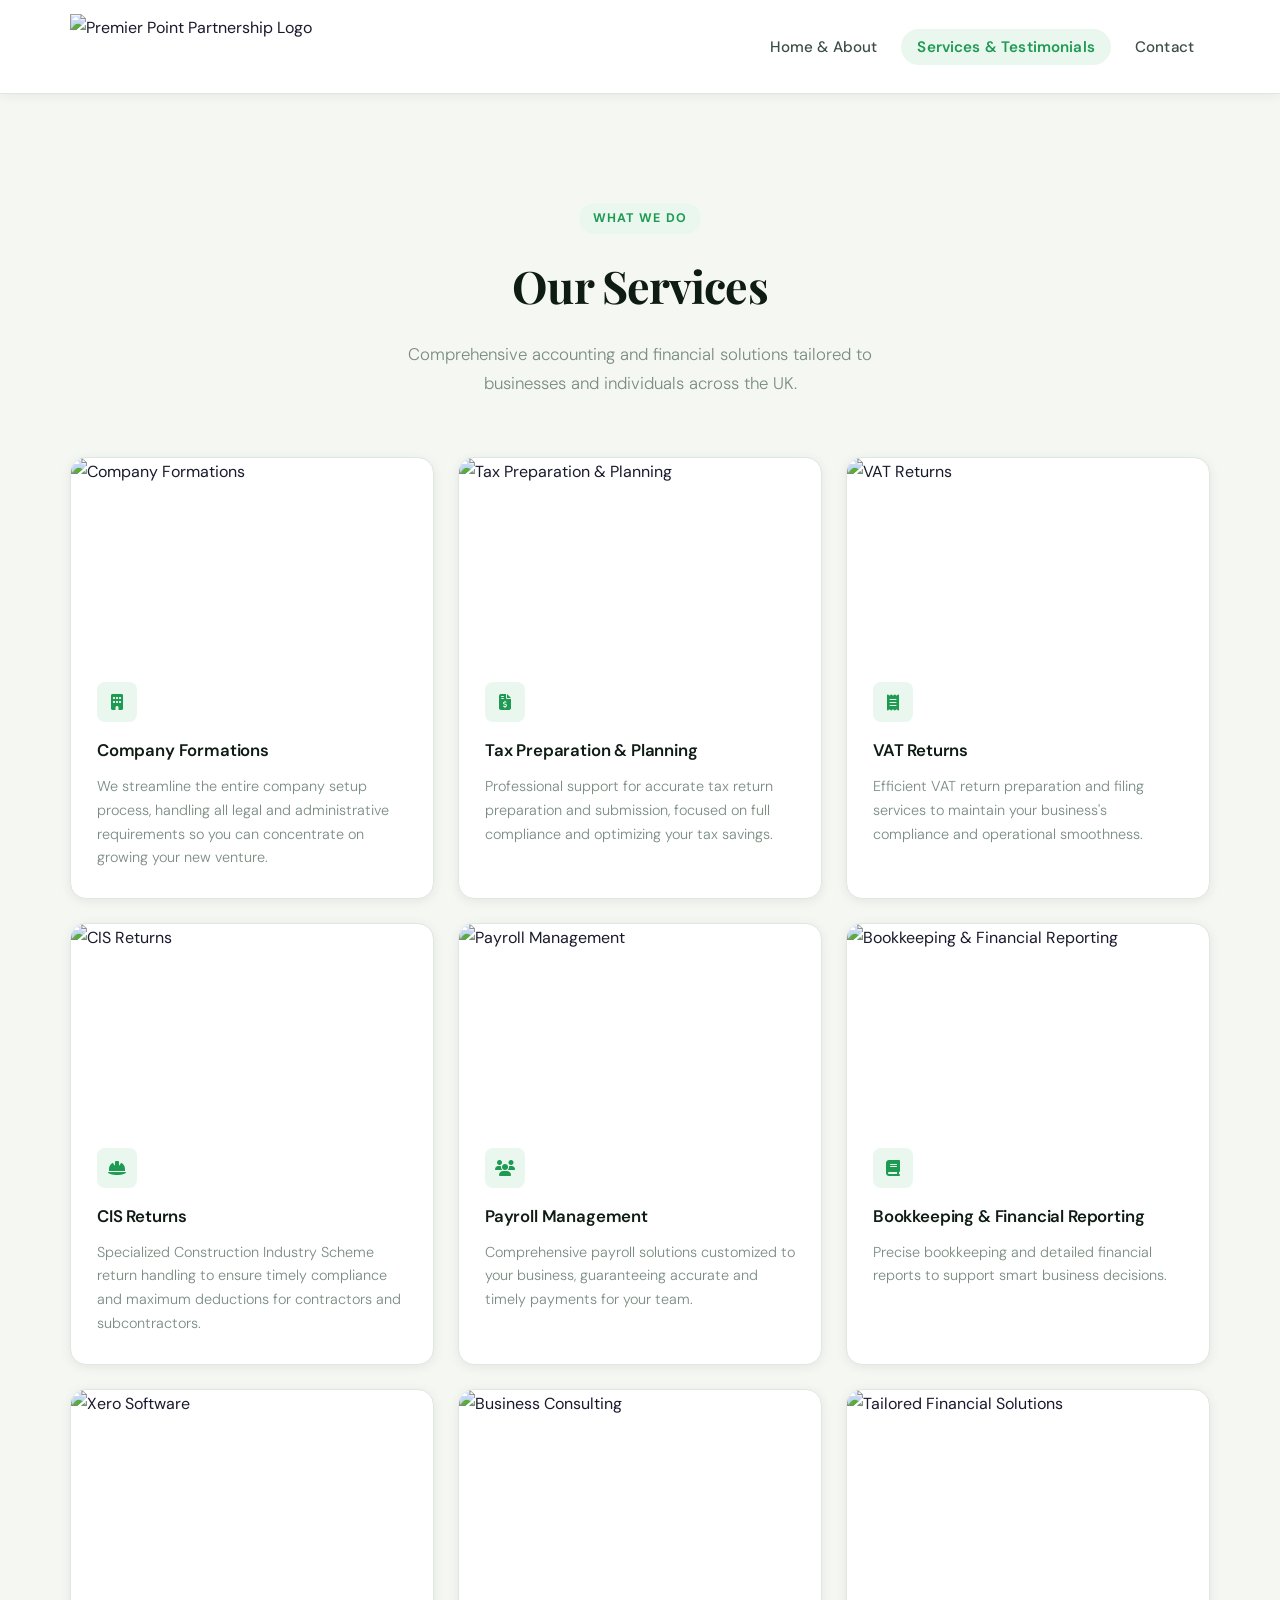
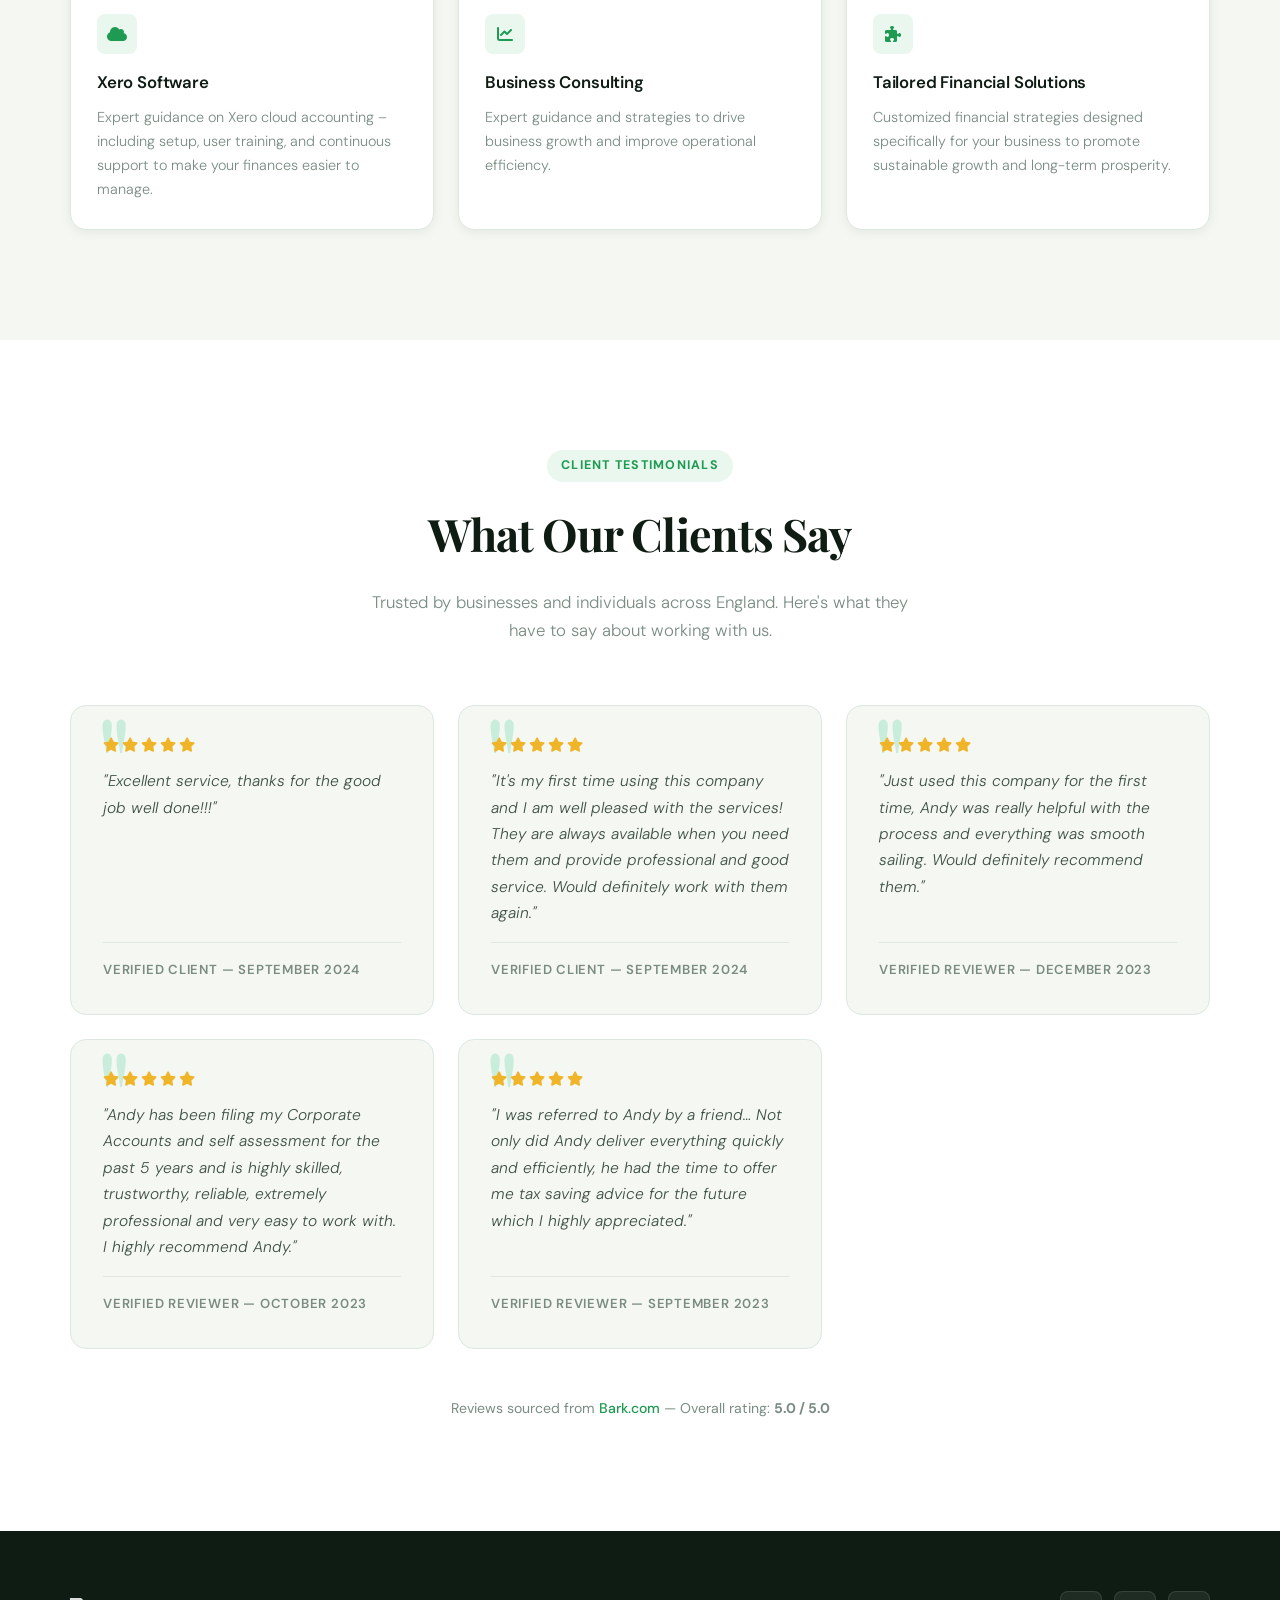
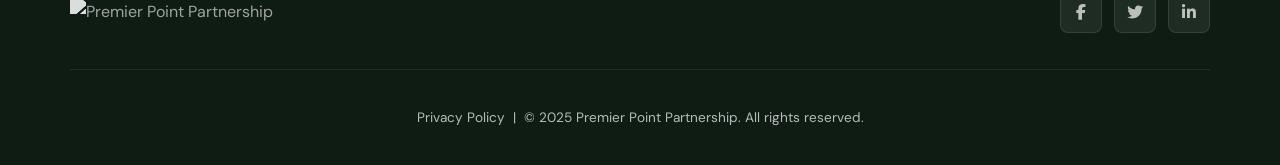
==== services.html @ 50f37e1e "Add files via upload" ====
<!DOCTYPE html>
<html lang="en">
<head>
    <meta charset="UTF-8">
    <meta name="viewport" content="width=device-width, initial-scale=1.0">
    <title>Services & Testimonials | Premier Point Partnership</title>
    <link rel="stylesheet" href="styles.css">
    <link rel="stylesheet" href="https://cdnjs.cloudflare.com/ajax/libs/font-awesome/6.4.0/css/all.min.css">
</head>
<body>

    <!-- Header -->
    <header>
        <div class="container">
            <nav>
                <div class="logo">
                    <a href="index.html"><img src="images/logo.png" alt="Premier Point Partnership Logo"></a>
                </div>
                <ul class="nav-links">
                    <li><a href="index.html">Home & About</a></li>
                    <li><a href="services.html" class="active">Services & Testimonials</a></li>
                    <li><a href="contact.html">Contact</a></li>
                </ul>
                <div class="mobile-menu" aria-label="Open menu" role="button">
                    <i class="fas fa-bars fa-lg"></i>
                </div>
            </nav>
        </div>
    </header>

    <!-- Mobile Nav -->
    <div class="nav-overlay"></div>
    <nav class="mobile-nav">
        <button class="mobile-nav-close" aria-label="Close menu"><i class="fas fa-times"></i></button>
        <a href="index.html">Home & About</a>
        <a href="services.html" class="active">Services & Testimonials</a>
        <a href="contact.html">Contact</a>
    </nav>

    <!-- Page Hero -->
    <div style="height: 93px;"></div>

    <!-- Services -->
    <section id="services" class="fade-section">
        <div class="container">
            <div style="text-align:center">
                <span class="section-tag">What We Do</span>
            </div>
            <h2 class="section-title">Our Services</h2>
            <p class="section-subtitle">Comprehensive accounting and financial solutions tailored to businesses and individuals across the UK.</p>
            <div class="services-grid">

                <div class="service-card fade-in">
                    <div class="service-card-img">
                        <img src="images/company.jpg" alt="Company Formations">
                    </div>
                    <div class="service-card-body">
                        <div class="service-card-icon"><i class="fas fa-building"></i></div>
                        <h3>Company Formations</h3>
                        <p>We streamline the entire company setup process, handling all legal and administrative requirements so you can concentrate on growing your new venture.</p>
                    </div>
                </div>

                <div class="service-card fade-in">
                    <div class="service-card-img">
                        <img src="images/Tax.jpg" alt="Tax Preparation & Planning">
                    </div>
                    <div class="service-card-body">
                        <div class="service-card-icon"><i class="fas fa-file-invoice-dollar"></i></div>
                        <h3>Tax Preparation & Planning</h3>
                        <p>Professional support for accurate tax return preparation and submission, focused on full compliance and optimizing your tax savings.</p>
                    </div>
                </div>

                <div class="service-card fade-in">
                    <div class="service-card-img">
                        <img src="images/VAT.jpg" alt="VAT Returns">
                    </div>
                    <div class="service-card-body">
                        <div class="service-card-icon"><i class="fas fa-receipt"></i></div>
                        <h3>VAT Returns</h3>
                        <p>Efficient VAT return preparation and filing services to maintain your business's compliance and operational smoothness.</p>
                    </div>
                </div>

                <div class="service-card fade-in">
                    <div class="service-card-img">
                        <img src="images/CIS.jpg" alt="CIS Returns">
                    </div>
                    <div class="service-card-body">
                        <div class="service-card-icon"><i class="fas fa-hard-hat"></i></div>
                        <h3>CIS Returns</h3>
                        <p>Specialized Construction Industry Scheme return handling to ensure timely compliance and maximum deductions for contractors and subcontractors.</p>
                    </div>
                </div>

                <div class="service-card fade-in">
                    <div class="service-card-img">
                        <img src="https://img.freepik.com/free-photo/top-view-payroll-concept-with-cash_23-2149103974.jpg" alt="Payroll Management">
                    </div>
                    <div class="service-card-body">
                        <div class="service-card-icon"><i class="fas fa-users"></i></div>
                        <h3>Payroll Management</h3>
                        <p>Comprehensive payroll solutions customized to your business, guaranteeing accurate and timely payments for your team.</p>
                    </div>
                </div>

                <div class="service-card fade-in">
                    <div class="service-card-img">
                        <img src="https://media.istockphoto.com/id/1026400680/photo/financial-spreadsheet-report.jpg?s=612x612&w=0&k=20&c=-MizrLOlNcijxkTMn-3RaE50gT9yO8fN-iezzt06Ppk=" alt="Bookkeeping & Financial Reporting">
                    </div>
                    <div class="service-card-body">
                        <div class="service-card-icon"><i class="fas fa-book"></i></div>
                        <h3>Bookkeeping & Financial Reporting</h3>
                        <p>Precise bookkeeping and detailed financial reports to support smart business decisions.</p>
                    </div>
                </div>

                <div class="service-card fade-in">
                    <div class="service-card-img">
                        <img src="images/Xero.jpg" alt="Xero Software">
                    </div>
                    <div class="service-card-body">
                        <div class="service-card-icon"><i class="fas fa-cloud"></i></div>
                        <h3>Xero Software</h3>
                        <p>Expert guidance on Xero cloud accounting – including setup, user training, and continuous support to make your finances easier to manage.</p>
                    </div>
                </div>

                <div class="service-card fade-in">
                    <div class="service-card-img">
                        <img src="https://media.istockphoto.com/id/1947499362/photo/happy-group-of-business-people-discussing-strategy-during-team-meeting-at-the-office-desk.jpg?s=612x612&w=0&k=20&c=UXPrlQx09d8EP4_kTdAa-vC2LxD_ppY1tiG7eTPGVbE=" alt="Business Consulting">
                    </div>
                    <div class="service-card-body">
                        <div class="service-card-icon"><i class="fas fa-chart-line"></i></div>
                        <h3>Business Consulting</h3>
                        <p>Expert guidance and strategies to drive business growth and improve operational efficiency.</p>
                    </div>
                </div>

                <div class="service-card fade-in">
                    <div class="service-card-img">
                        <img src="https://media.istockphoto.com/id/1345734471/photo/financial-consultant-advising-client-on-investment-options.jpg?s=612x612&w=0&k=20&c=example" alt="Tailored Financial Solutions">
                    </div>
                    <div class="service-card-body">
                        <div class="service-card-icon"><i class="fas fa-puzzle-piece"></i></div>
                        <h3>Tailored Financial Solutions</h3>
                        <p>Customized financial strategies designed specifically for your business to promote sustainable growth and long-term prosperity.</p>
                    </div>
                </div>

            </div>
        </div>
    </section>

    <!-- Testimonials -->
    <section id="testimonials" class="fade-section">
        <div class="container">
            <div style="text-align:center">
                <span class="section-tag">Client Testimonials</span>
            </div>
            <h2 class="section-title">What Our Clients Say</h2>
            <p class="section-subtitle">Trusted by businesses and individuals across England. Here's what they have to say about working with us.</p>
            <div class="testimonials-grid">

                <div class="testimonial fade-in">
                    <div class="stars">
                        <i class="fas fa-star"></i><i class="fas fa-star"></i><i class="fas fa-star"></i><i class="fas fa-star"></i><i class="fas fa-star"></i>
                    </div>
                    <p>"Excellent service, thanks for the good job well done!!!"</p>
                    <div class="testimonial-author">Verified Client &mdash; September 2024</div>
                </div>

                <div class="testimonial fade-in">
                    <div class="stars">
                        <i class="fas fa-star"></i><i class="fas fa-star"></i><i class="fas fa-star"></i><i class="fas fa-star"></i><i class="fas fa-star"></i>
                    </div>
                    <p>"It's my first time using this company and I am well pleased with the services! They are always available when you need them and provide professional and good service. Would definitely work with them again."</p>
                    <div class="testimonial-author">Verified Client &mdash; September 2024</div>
                </div>

                <div class="testimonial fade-in">
                    <div class="stars">
                        <i class="fas fa-star"></i><i class="fas fa-star"></i><i class="fas fa-star"></i><i class="fas fa-star"></i><i class="fas fa-star"></i>
                    </div>
                    <p>"Just used this company for the first time, Andy was really helpful with the process and everything was smooth sailing. Would definitely recommend them."</p>
                    <div class="testimonial-author">Verified Reviewer &mdash; December 2023</div>
                </div>

                <div class="testimonial fade-in">
                    <div class="stars">
                        <i class="fas fa-star"></i><i class="fas fa-star"></i><i class="fas fa-star"></i><i class="fas fa-star"></i><i class="fas fa-star"></i>
                    </div>
                    <p>"Andy has been filing my Corporate Accounts and self assessment for the past 5 years and is highly skilled, trustworthy, reliable, extremely professional and very easy to work with. I highly recommend Andy."</p>
                    <div class="testimonial-author">Verified Reviewer &mdash; October 2023</div>
                </div>

                <div class="testimonial fade-in">
                    <div class="stars">
                        <i class="fas fa-star"></i><i class="fas fa-star"></i><i class="fas fa-star"></i><i class="fas fa-star"></i><i class="fas fa-star"></i>
                    </div>
                    <p>"I was referred to Andy by a friend… Not only did Andy deliver everything quickly and efficiently, he had the time to offer me tax saving advice for the future which I highly appreciated."</p>
                    <div class="testimonial-author">Verified Reviewer &mdash; September 2023</div>
                </div>

            </div>
            <p class="reviews-source">
                Reviews sourced from <a href="https://www.bark.com/en/gb/company/the-accounting-lab-limited/lV27v/" target="_blank" rel="noopener">Bark.com</a> &mdash; Overall rating: <strong>5.0 / 5.0</strong>
            </p>
        </div>
    </section>

    <!-- Footer -->
    <footer>
        <div class="container">
            <div class="footer-inner">
                <div class="footer-logo">
                    <a href="index.html"><img src="images/logo.png" alt="Premier Point Partnership"></a>
                </div>
                <div class="social-links">
                    <a href="#" aria-label="Facebook"><i class="fab fa-facebook-f"></i></a>
                    <a href="#" aria-label="Twitter / X"><i class="fab fa-twitter"></i></a>
                    <a href="#" aria-label="LinkedIn"><i class="fab fa-linkedin-in"></i></a>
                </div>
            </div>
            <div class="footer-bottom">
                <p><a href="#">Privacy Policy</a> &nbsp;|&nbsp; &copy; 2025 Premier Point Partnership. All rights reserved.</p>
            </div>
        </div>
    </footer>

    <script src="script.js"></script>
</body>
</html>
---- styles.css ----
/* =========================================
   PREMIER POINT PARTNERSHIP — Refined CSS
   ========================================= */

@import url('https://fonts.googleapis.com/css2?family=Playfair+Display:wght@400;600;700&family=DM+Sans:wght@300;400;500;600&display=swap');

/* Reset and Basics */
*, *::before, *::after { margin: 0; padding: 0; box-sizing: border-box; }

body {
  font-family: 'DM Sans', sans-serif;
  line-height: 1.7;
  color: #1a1a2e;
  background: #f5f7f2;
  overflow-x: hidden;
}

a { text-decoration: none; color: inherit; }
ul { list-style: none; }
.container { max-width: 1200px; margin: 0 auto; padding: 0 30px; }

/* =========================================
   DESIGN TOKENS
   ========================================= */
:root {
  --green-vivid:   #2dba68;
  --green-dark:    #1e9a52;
  --green-deep:    #145c33;
  --green-tint:    #eaf7ef;
  --green-mid:     #c8edda;
  --ink:           #0f1c14;
  --ink-soft:      #3d4f44;
  --muted:         #7a8c82;
  --border:        #dce8e0;
  --surface:       #ffffff;
  --bg:            #f5f7f2;
  --gold:          #f0b429;
  --shadow-sm:     0 2px 12px rgba(0,0,0,0.07);
  --shadow-md:     0 8px 30px rgba(0,0,0,0.1);
  --shadow-lg:     0 20px 60px rgba(0,0,0,0.13);
  --shadow-green:  0 10px 40px rgba(45,186,104,0.25);
  --radius-sm:     8px;
  --radius-md:     16px;
  --radius-lg:     28px;
  --radius-pill:   999px;
  --transition:    0.35s cubic-bezier(0.4, 0, 0.2, 1);
}

/* =========================================
   SCROLLBAR
   ========================================= */
::-webkit-scrollbar { width: 6px; }
::-webkit-scrollbar-track { background: var(--bg); }
::-webkit-scrollbar-thumb { background: var(--green-vivid); border-radius: 3px; }

/* =========================================
   HEADER & NAV
   ========================================= */
header {
  background: rgba(255,255,255,0.95);
  backdrop-filter: blur(12px);
  -webkit-backdrop-filter: blur(12px);
  box-shadow: 0 1px 0 var(--border), var(--shadow-sm);
  position: fixed;
  top: 0;
  width: 100%;
  z-index: 1000;
  transition: box-shadow var(--transition);
}

header.scrolled {
  box-shadow: 0 1px 0 var(--border), 0 4px 24px rgba(0,0,0,0.1);
}

nav {
  display: flex;
  align-items: center;
  padding: 14px 0;
  gap: 40px;
}

.logo { flex-shrink: 0; }
.logo img {
  height: 65px;
  width: auto;
  transition: transform var(--transition), filter var(--transition);
  display: block;
}
.logo img:hover {
  transform: scale(1.05);
  filter: drop-shadow(0 0 12px rgba(45,186,104,0.5));
}

.nav-links {
  display: flex;
  align-items: center;
  gap: 8px;
  margin-left: auto;
}

.nav-links a {
  font-weight: 500;
  font-size: 0.95rem;
  letter-spacing: 0.01em;
  color: var(--ink-soft);
  padding: 8px 16px;
  border-radius: var(--radius-pill);
  transition: color var(--transition), background var(--transition);
  position: relative;
}

.nav-links a:hover {
  color: var(--green-dark);
  background: var(--green-tint);
}

.nav-links a.active {
  color: var(--green-dark);
  background: var(--green-tint);
  font-weight: 600;
}

.mobile-menu {
  display: none;
  cursor: pointer;
  margin-left: auto;
  padding: 8px;
  color: var(--ink);
  border-radius: var(--radius-sm);
  transition: background var(--transition);
}
.mobile-menu:hover { background: var(--green-tint); }

/* Mobile Nav Overlay */
.nav-overlay {
  display: none;
  position: fixed;
  inset: 0;
  background: rgba(15,28,20,0.5);
  z-index: 998;
  opacity: 0;
  transition: opacity 0.3s;
}
.nav-overlay.open { opacity: 1; }

.mobile-nav {
  display: none;
  position: fixed;
  top: 0;
  right: -300px;
  width: 280px;
  height: 100%;
  background: var(--surface);
  z-index: 999;
  padding: 100px 30px 40px;
  box-shadow: -10px 0 40px rgba(0,0,0,0.15);
  transition: right 0.35s cubic-bezier(0.4,0,0.2,1);
  flex-direction: column;
  gap: 8px;
}
.mobile-nav.open { right: 0; }
.mobile-nav a {
  display: block;
  font-size: 1.1rem;
  font-weight: 500;
  color: var(--ink);
  padding: 14px 18px;
  border-radius: var(--radius-md);
  transition: background var(--transition), color var(--transition);
}
.mobile-nav a:hover, .mobile-nav a.active {
  background: var(--green-tint);
  color: var(--green-dark);
}
.mobile-nav-close {
  position: absolute;
  top: 20px;
  right: 20px;
  background: none;
  border: none;
  font-size: 1.5rem;
  cursor: pointer;
  color: var(--ink-soft);
  padding: 8px;
  border-radius: var(--radius-sm);
  transition: background var(--transition);
}
.mobile-nav-close:hover { background: var(--green-tint); }

/* =========================================
   HERO
   ========================================= */
.hero {
  position: relative;
  min-height: 100vh;
  display: flex;
  align-items: center;
  overflow: hidden;
  background: linear-gradient(145deg, var(--green-deep) 0%, var(--green-dark) 40%, var(--green-vivid) 100%);
  padding-top: 93px;
}

/* Noise texture overlay */
.hero::before {
  content: '';
  position: absolute;
  inset: 0;
  background-image: url("data:image/svg+xml,%3Csvg viewBox='0 0 256 256' xmlns='http://www.w3.org/2000/svg'%3E%3Cfilter id='noise'%3E%3CfeTurbulence type='fractalNoise' baseFrequency='0.9' numOctaves='4' stitchTiles='stitch'/%3E%3C/filter%3E%3Crect width='100%25' height='100%25' filter='url(%23noise)' opacity='0.04'/%3E%3C/svg%3E");
  z-index: 1;
  opacity: 0.4;
}

/* Decorative circles */
.hero::after {
  content: '';
  position: absolute;
  width: 700px;
  height: 700px;
  border-radius: 50%;
  background: rgba(255,255,255,0.04);
  border: 1px solid rgba(255,255,255,0.08);
  right: -200px;
  top: -150px;
  z-index: 1;
}

.hero-bg-circle {
  position: absolute;
  border-radius: 50%;
  z-index: 1;
}
.hero-bg-circle-1 {
  width: 400px; height: 400px;
  background: rgba(255,255,255,0.04);
  border: 1px solid rgba(255,255,255,0.07);
  bottom: -100px; left: -100px;
}
.hero-bg-circle-2 {
  width: 200px; height: 200px;
  background: rgba(255,255,255,0.06);
  top: 15%; right: 12%;
}

/* Logo watermark */
.hero-logo-watermark {
  position: absolute;
  right: -60px;
  top: 50%;
  transform: translateY(-50%);
  width: 55%;
  max-width: 600px;
  opacity: 0.07;
  z-index: 1;
  pointer-events: none;
}

.hero-content {
  position: relative;
  z-index: 2;
  max-width: 720px;
  padding: 60px 0;
}

.hero-eyebrow {
  display: inline-flex;
  align-items: center;
  gap: 8px;
  background: rgba(255,255,255,0.12);
  border: 1px solid rgba(255,255,255,0.2);
  color: rgba(255,255,255,0.9);
  font-size: 0.82rem;
  font-weight: 600;
  letter-spacing: 0.1em;
  text-transform: uppercase;
  padding: 6px 14px;
  border-radius: var(--radius-pill);
  margin-bottom: 28px;
  backdrop-filter: blur(4px);
}
.hero-eyebrow::before {
  content: '';
  width: 6px; height: 6px;
  background: var(--gold);
  border-radius: 50%;
  flex-shrink: 0;
}

.hero-content h1 {
  font-family: 'Playfair Display', Georgia, serif;
  font-size: clamp(2.6rem, 5.5vw, 4.2rem);
  font-weight: 700;
  line-height: 1.15;
  color: white;
  margin-bottom: 24px;
  letter-spacing: -0.02em;
}

.hero-content h1 em {
  font-style: italic;
  color: rgba(255,255,255,0.75);
}

.hero-content p {
  font-size: clamp(1rem, 2vw, 1.2rem);
  color: rgba(255,255,255,0.8);
  margin-bottom: 44px;
  max-width: 540px;
  font-weight: 300;
  line-height: 1.8;
}

.hero-cta-group {
  display: flex;
  gap: 16px;
  flex-wrap: wrap;
}

.btn {
  display: inline-flex;
  align-items: center;
  gap: 8px;
  padding: 16px 32px;
  border-radius: var(--radius-pill);
  font-size: 0.95rem;
  font-weight: 600;
  transition: all var(--transition);
  cursor: pointer;
  border: none;
  font-family: 'DM Sans', sans-serif;
}

.btn-primary {
  background: white;
  color: var(--green-dark);
  box-shadow: 0 4px 20px rgba(0,0,0,0.2);
}
.btn-primary:hover {
  background: var(--green-tint);
  transform: translateY(-3px);
  box-shadow: 0 10px 30px rgba(0,0,0,0.2);
}

.btn-outline {
  background: transparent;
  color: white;
  border: 1.5px solid rgba(255,255,255,0.4);
}
.btn-outline:hover {
  background: rgba(255,255,255,0.1);
  border-color: rgba(255,255,255,0.7);
  transform: translateY(-3px);
}

/* Keep .btn for backward compat */
a.btn:not(.btn-primary):not(.btn-outline) {
  background: white;
  color: var(--green-dark);
  box-shadow: 0 4px 20px rgba(0,0,0,0.2);
}
a.btn:not(.btn-primary):not(.btn-outline):hover {
  background: var(--green-tint);
  transform: translateY(-3px);
  box-shadow: 0 10px 30px rgba(0,0,0,0.2);
}

.hero-stats {
  display: flex;
  gap: 40px;
  margin-top: 60px;
  padding-top: 40px;
  border-top: 1px solid rgba(255,255,255,0.15);
  flex-wrap: wrap;
}
.hero-stat-value {
  font-family: 'Playfair Display', serif;
  font-size: 2.2rem;
  font-weight: 700;
  color: white;
  line-height: 1;
  margin-bottom: 4px;
}
.hero-stat-label {
  font-size: 0.82rem;
  color: rgba(255,255,255,0.6);
  font-weight: 500;
  text-transform: uppercase;
  letter-spacing: 0.08em;
}

/* =========================================
   SECTIONS
   ========================================= */
section { padding: 110px 0; }

.section-title {
  font-family: 'Playfair Display', serif;
  font-size: clamp(2rem, 4vw, 2.8rem);
  font-weight: 700;
  color: var(--ink);
  text-align: center;
  margin-bottom: 16px;
  letter-spacing: -0.02em;
}

.section-subtitle {
  text-align: center;
  color: var(--muted);
  font-size: 1.05rem;
  max-width: 540px;
  margin: 0 auto 60px;
  font-weight: 300;
  line-height: 1.7;
}

.section-tag {
  display: inline-block;
  background: var(--green-tint);
  color: var(--green-dark);
  font-size: 0.78rem;
  font-weight: 700;
  letter-spacing: 0.1em;
  text-transform: uppercase;
  padding: 5px 14px;
  border-radius: var(--radius-pill);
  margin-bottom: 14px;
}

/* =========================================
   ABOUT
   ========================================= */
#about { background: var(--surface); }

.about-grid {
  display: grid;
  grid-template-columns: 1fr 380px;
  gap: 80px;
  align-items: center;
}

.about-text h3 {
  font-family: 'Playfair Display', serif;
  font-size: 2rem;
  font-weight: 700;
  color: var(--ink);
  margin-bottom: 28px;
  line-height: 1.3;
  letter-spacing: -0.02em;
}

.highlight-name { color: var(--green-vivid); }

.about-text p {
  font-size: 1.05rem;
  margin-bottom: 20px;
  color: var(--ink-soft);
  opacity: 0;
  transform: translateY(20px);
  transition: opacity 0.7s ease-out, transform 0.7s ease-out;
  font-weight: 300;
}
.about-text p.visible { opacity: 1; transform: translateY(0); }
.stagger-1 { transition-delay: 0.15s; }
.stagger-2 { transition-delay: 0.3s; }
.stagger-3 { transition-delay: 0.45s; }

.about-values {
  display: flex;
  gap: 12px;
  flex-wrap: wrap;
  margin-top: 30px;
  opacity: 0;
  transform: translateY(20px);
  transition: opacity 0.7s ease-out 0.6s, transform 0.7s ease-out 0.6s;
}
.about-values.visible { opacity: 1; transform: translateY(0); }

.value-pill {
  display: inline-flex;
  align-items: center;
  gap: 6px;
  background: var(--green-tint);
  color: var(--green-deep);
  font-size: 0.82rem;
  font-weight: 600;
  padding: 7px 14px;
  border-radius: var(--radius-pill);
  border: 1px solid var(--green-mid);
}
.value-pill i { font-size: 0.75rem; color: var(--green-vivid); }

.about-image-right {
  position: relative;
}

.about-image-right::before {
  content: '';
  position: absolute;
  inset: -16px;
  border: 2px solid var(--green-mid);
  border-radius: 50%;
  z-index: 0;
  transition: transform var(--transition), border-color var(--transition);
}
.about-image-right:hover::before {
  transform: scale(1.04) rotate(5deg);
  border-color: var(--green-vivid);
}

.about-image-right::after {
  content: '';
  position: absolute;
  inset: -32px;
  border: 1px solid var(--border);
  border-radius: 50%;
  z-index: 0;
}

.about-image-right img {
  width: 100%;
  border-radius: 50%;
  aspect-ratio: 1;
  object-fit: cover;
  box-shadow: var(--shadow-green);
  transition: transform var(--transition), box-shadow var(--transition);
  position: relative;
  z-index: 1;
  display: block;
}
.about-image-right img:hover {
  transform: scale(1.04) translateY(-8px);
  box-shadow: 0 30px 70px rgba(45,186,104,0.35);
}

/* =========================================
   SERVICES
   ========================================= */
#services { background: var(--bg); }

.services-grid {
  display: grid;
  grid-template-columns: repeat(auto-fill, minmax(290px, 1fr));
  gap: 24px;
}

.service-card {
  background: var(--surface);
  border-radius: var(--radius-md);
  overflow: hidden;
  box-shadow: var(--shadow-sm);
  border: 1px solid var(--border);
  transition: transform var(--transition), box-shadow var(--transition), border-color var(--transition);
  display: flex;
  flex-direction: column;
}

.service-card:hover {
  transform: translateY(-8px);
  box-shadow: var(--shadow-lg);
  border-color: var(--green-mid);
}

.service-card-img {
  overflow: hidden;
  height: 200px;
  flex-shrink: 0;
}
.service-card img {
  width: 100%;
  height: 100%;
  object-fit: cover;
  transition: transform 0.6s cubic-bezier(0.4,0,0.2,1);
  display: block;
}
.service-card:hover img { transform: scale(1.07); }

.service-card-body {
  padding: 24px 26px 28px;
  flex: 1;
  display: flex;
  flex-direction: column;
}

.service-card-icon {
  width: 40px;
  height: 40px;
  background: var(--green-tint);
  border-radius: var(--radius-sm);
  display: flex;
  align-items: center;
  justify-content: center;
  color: var(--green-dark);
  font-size: 1rem;
  margin-bottom: 14px;
  transition: background var(--transition), color var(--transition);
}
.service-card:hover .service-card-icon {
  background: var(--green-vivid);
  color: white;
}

.service-card h3 {
  font-size: 1.05rem;
  font-weight: 600;
  color: var(--ink);
  margin-bottom: 10px;
  letter-spacing: -0.01em;
}

.service-card p {
  font-size: 0.9rem;
  color: var(--muted);
  line-height: 1.65;
  flex: 1;
  font-weight: 300;
}

/* =========================================
   TESTIMONIALS
   ========================================= */
#testimonials { background: var(--surface); }

.testimonials-grid {
  display: grid;
  grid-template-columns: repeat(auto-fill, minmax(320px, 1fr));
  gap: 24px;
}

.testimonial {
  background: var(--bg);
  padding: 32px;
  border-radius: var(--radius-md);
  border: 1px solid var(--border);
  transition: transform var(--transition), box-shadow var(--transition), border-color var(--transition);
  display: flex;
  flex-direction: column;
  gap: 16px;
  position: relative;
  overflow: hidden;
}

.testimonial::before {
  content: '"';
  position: absolute;
  top: -10px;
  left: 24px;
  font-family: 'Playfair Display', serif;
  font-size: 8rem;
  color: var(--green-mid);
  line-height: 1;
  pointer-events: none;
  z-index: 0;
}

.testimonial > * { position: relative; z-index: 1; }

.testimonial:hover {
  transform: translateY(-6px);
  box-shadow: var(--shadow-md);
  border-color: var(--green-mid);
}

.stars {
  display: flex;
  gap: 3px;
}
.stars i { color: var(--gold); font-size: 0.9rem; }

.testimonial p {
  font-size: 0.97rem;
  color: var(--ink-soft);
  line-height: 1.7;
  font-style: italic;
  font-weight: 300;
  flex: 1;
}

.testimonial-author {
  font-size: 0.82rem;
  font-weight: 600;
  color: var(--muted);
  text-transform: uppercase;
  letter-spacing: 0.06em;
  padding-top: 16px;
  border-top: 1px solid var(--border);
}

.reviews-source {
  text-align: center;
  margin-top: 48px;
  font-size: 0.88rem;
  color: var(--muted);
}
.reviews-source a {
  color: var(--green-dark);
  font-weight: 500;
  transition: color var(--transition);
}
.reviews-source a:hover { color: var(--green-vivid); }

/* =========================================
   CONTACT
   ========================================= */
#contact { background: var(--bg); }

.contact-content {
  display: grid;
  grid-template-columns: 1fr 1fr;
  gap: 60px;
  align-items: start;
}

.contact-info h3 {
  font-family: 'Playfair Display', serif;
  font-size: 1.6rem;
  font-weight: 600;
  color: var(--ink);
  margin-bottom: 30px;
}

.contact-detail {
  display: flex;
  align-items: flex-start;
  gap: 14px;
  margin-bottom: 20px;
  padding: 16px 20px;
  background: var(--surface);
  border-radius: var(--radius-md);
  border: 1px solid var(--border);
  transition: border-color var(--transition), box-shadow var(--transition);
}
.contact-detail:hover {
  border-color: var(--green-mid);
  box-shadow: var(--shadow-sm);
}

.contact-detail-icon {
  width: 40px;
  height: 40px;
  background: var(--green-tint);
  border-radius: var(--radius-sm);
  display: flex;
  align-items: center;
  justify-content: center;
  color: var(--green-dark);
  flex-shrink: 0;
  font-size: 0.95rem;
}

.contact-detail-text {
  font-size: 0.95rem;
  color: var(--ink-soft);
  font-weight: 300;
  line-height: 1.5;
}
.contact-detail-text strong {
  display: block;
  font-size: 0.78rem;
  text-transform: uppercase;
  letter-spacing: 0.08em;
  color: var(--muted);
  margin-bottom: 3px;
  font-weight: 600;
}

.map-wrapper {
  margin-top: 28px;
  border-radius: var(--radius-md);
  overflow: hidden;
  box-shadow: var(--shadow-md);
  border: 1px solid var(--border);
}
.map-wrapper iframe {
  display: block;
  width: 100%;
  height: 280px;
  border: none;
}

/* Contact Form */
.contact-form {
  background: var(--surface);
  padding: 40px;
  border-radius: var(--radius-lg);
  box-shadow: var(--shadow-md);
  border: 1px solid var(--border);
}

.contact-form h3 {
  font-family: 'Playfair Display', serif;
  font-size: 1.4rem;
  font-weight: 600;
  color: var(--ink);
  margin-bottom: 28px;
}

form { display: grid; gap: 16px; }

.form-row { display: grid; grid-template-columns: 1fr 1fr; gap: 16px; }

.form-group {
  display: flex;
  flex-direction: column;
  gap: 6px;
}

.form-group label {
  font-size: 0.78rem;
  font-weight: 600;
  text-transform: uppercase;
  letter-spacing: 0.07em;
  color: var(--muted);
}

input, textarea, select {
  padding: 13px 16px;
  border: 1.5px solid var(--border);
  border-radius: var(--radius-sm);
  width: 100%;
  font-size: 0.95rem;
  font-family: 'DM Sans', sans-serif;
  font-weight: 300;
  color: var(--ink);
  background: var(--bg);
  transition: border-color var(--transition), box-shadow var(--transition), background var(--transition);
  outline: none;
}

input:focus, textarea:focus, select:focus {
  border-color: var(--green-vivid);
  background: white;
  box-shadow: 0 0 0 3px rgba(45,186,104,0.12);
}

input::placeholder, textarea::placeholder { color: #b0bbb5; }

textarea { resize: vertical; min-height: 130px; }

select {
  -webkit-appearance: none;
  appearance: none;
  background-image: url("data:image/svg+xml,%3Csvg xmlns='http://www.w3.org/2000/svg' width='12' height='8' viewBox='0 0 12 8'%3E%3Cpath d='M1 1l5 5 5-5' stroke='%237a8c82' stroke-width='1.5' fill='none' stroke-linecap='round'/%3E%3C/svg%3E");
  background-repeat: no-repeat;
  background-position: right 14px center;
  padding-right: 40px;
  cursor: pointer;
}

.btn-submit {
  background: var(--green-vivid);
  color: white;
  padding: 16px 32px;
  border-radius: var(--radius-pill);
  font-size: 0.95rem;
  font-weight: 600;
  font-family: 'DM Sans', sans-serif;
  border: none;
  cursor: pointer;
  width: 100%;
  transition: background var(--transition), transform var(--transition), box-shadow var(--transition);
  box-shadow: 0 4px 20px rgba(45,186,104,0.3);
  display: flex;
  align-items: center;
  justify-content: center;
  gap: 8px;
  margin-top: 8px;
}
.btn-submit:hover {
  background: var(--green-dark);
  transform: translateY(-2px);
  box-shadow: 0 8px 28px rgba(45,186,104,0.4);
}
.btn-submit:active { transform: translateY(0); }

.form-success {
  display: none;
  background: var(--green-tint);
  border: 1px solid var(--green-mid);
  color: var(--green-deep);
  padding: 14px 18px;
  border-radius: var(--radius-sm);
  font-size: 0.9rem;
  font-weight: 500;
  text-align: center;
}

/* =========================================
   FOOTER
   ========================================= */
footer {
  background: var(--ink);
  color: rgba(255,255,255,0.7);
  padding: 60px 0 36px;
}

.footer-inner {
  display: flex;
  align-items: center;
  justify-content: space-between;
  flex-wrap: wrap;
  gap: 24px;
  padding-bottom: 36px;
  border-bottom: 1px solid rgba(255,255,255,0.08);
  margin-bottom: 36px;
}

.footer-logo img {
  height: 50px;
  opacity: 0.85;
  filter: brightness(0) invert(1);
  transition: opacity var(--transition);
}
.footer-logo img:hover { opacity: 1; }

.social-links {
  display: flex;
  gap: 12px;
}
.social-links a {
  width: 42px;
  height: 42px;
  border-radius: var(--radius-sm);
  background: rgba(255,255,255,0.07);
  border: 1px solid rgba(255,255,255,0.1);
  display: flex;
  align-items: center;
  justify-content: center;
  font-size: 1rem;
  color: rgba(255,255,255,0.7);
  transition: background var(--transition), color var(--transition), border-color var(--transition);
}
.social-links a:hover {
  background: var(--green-vivid);
  color: white;
  border-color: transparent;
}

.footer-bottom {
  text-align: center;
  font-size: 0.85rem;
}
.footer-bottom a {
  color: rgba(255,255,255,0.7);
  transition: color var(--transition);
}
.footer-bottom a:hover { color: var(--green-vivid); }

/* =========================================
   ANIMATIONS
   ========================================= */
.fade-section {
  opacity: 0;
  transform: translateY(40px);
  transition: opacity 0.7s ease-out, transform 0.7s ease-out;
}
.fade-section.visible { opacity: 1; transform: translateY(0); }

.fade-in {
  opacity: 0;
  transform: translateY(24px);
  transition: opacity 0.6s ease-out, transform 0.6s ease-out;
}
.fade-in.visible { opacity: 1; transform: translateY(0); }

.delay-1 { transition-delay: 0.15s; }
.delay-2 { transition-delay: 0.3s; }
.delay-3 { transition-delay: 0.45s; }

@keyframes fadeSlideUp {
  from { opacity: 0; transform: translateY(30px); }
  to   { opacity: 1; transform: translateY(0); }
}

.hero-content > * {
  animation: fadeSlideUp 0.8s ease-out both;
}
.hero-eyebrow   { animation-delay: 0.1s; }
.hero-content h1 { animation-delay: 0.25s; }
.hero-content p  { animation-delay: 0.4s; }
.hero-cta-group  { animation-delay: 0.55s; }
.hero-stats      { animation-delay: 0.7s; }

/* =========================================
   RESPONSIVE
   ========================================= */
@media (max-width: 1024px) {
  .about-grid { grid-template-columns: 1fr 300px; gap: 50px; }
  .contact-content { grid-template-columns: 1fr; gap: 40px; }
}

@media (max-width: 768px) {
  .nav-links { display: none; }
  .mobile-menu { display: block; }
  .mobile-nav { display: flex; }
  .nav-overlay { display: block; }

  .logo img { height: 55px; }

  .hero-content h1 { font-size: 2.4rem; }
  .hero-stats { gap: 28px; }

  .about-grid { grid-template-columns: 1fr; text-align: center; }
  .about-image-right { max-width: 300px; margin: 0 auto; }
  .about-values { justify-content: center; }

  .contact-form { padding: 28px 24px; }
  .form-row { grid-template-columns: 1fr; }

  .footer-inner { flex-direction: column; align-items: flex-start; }

  section { padding: 80px 0; }
  .container { padding: 0 20px; }
}

@media (max-width: 480px) {
  .hero-content h1 { font-size: 2rem; }
  .hero-cta-group { flex-direction: column; }
  .hero-cta-group .btn, .hero-cta-group a.btn { text-align: center; justify-content: center; }
  .hero-stats { flex-direction: column; gap: 20px; }
}
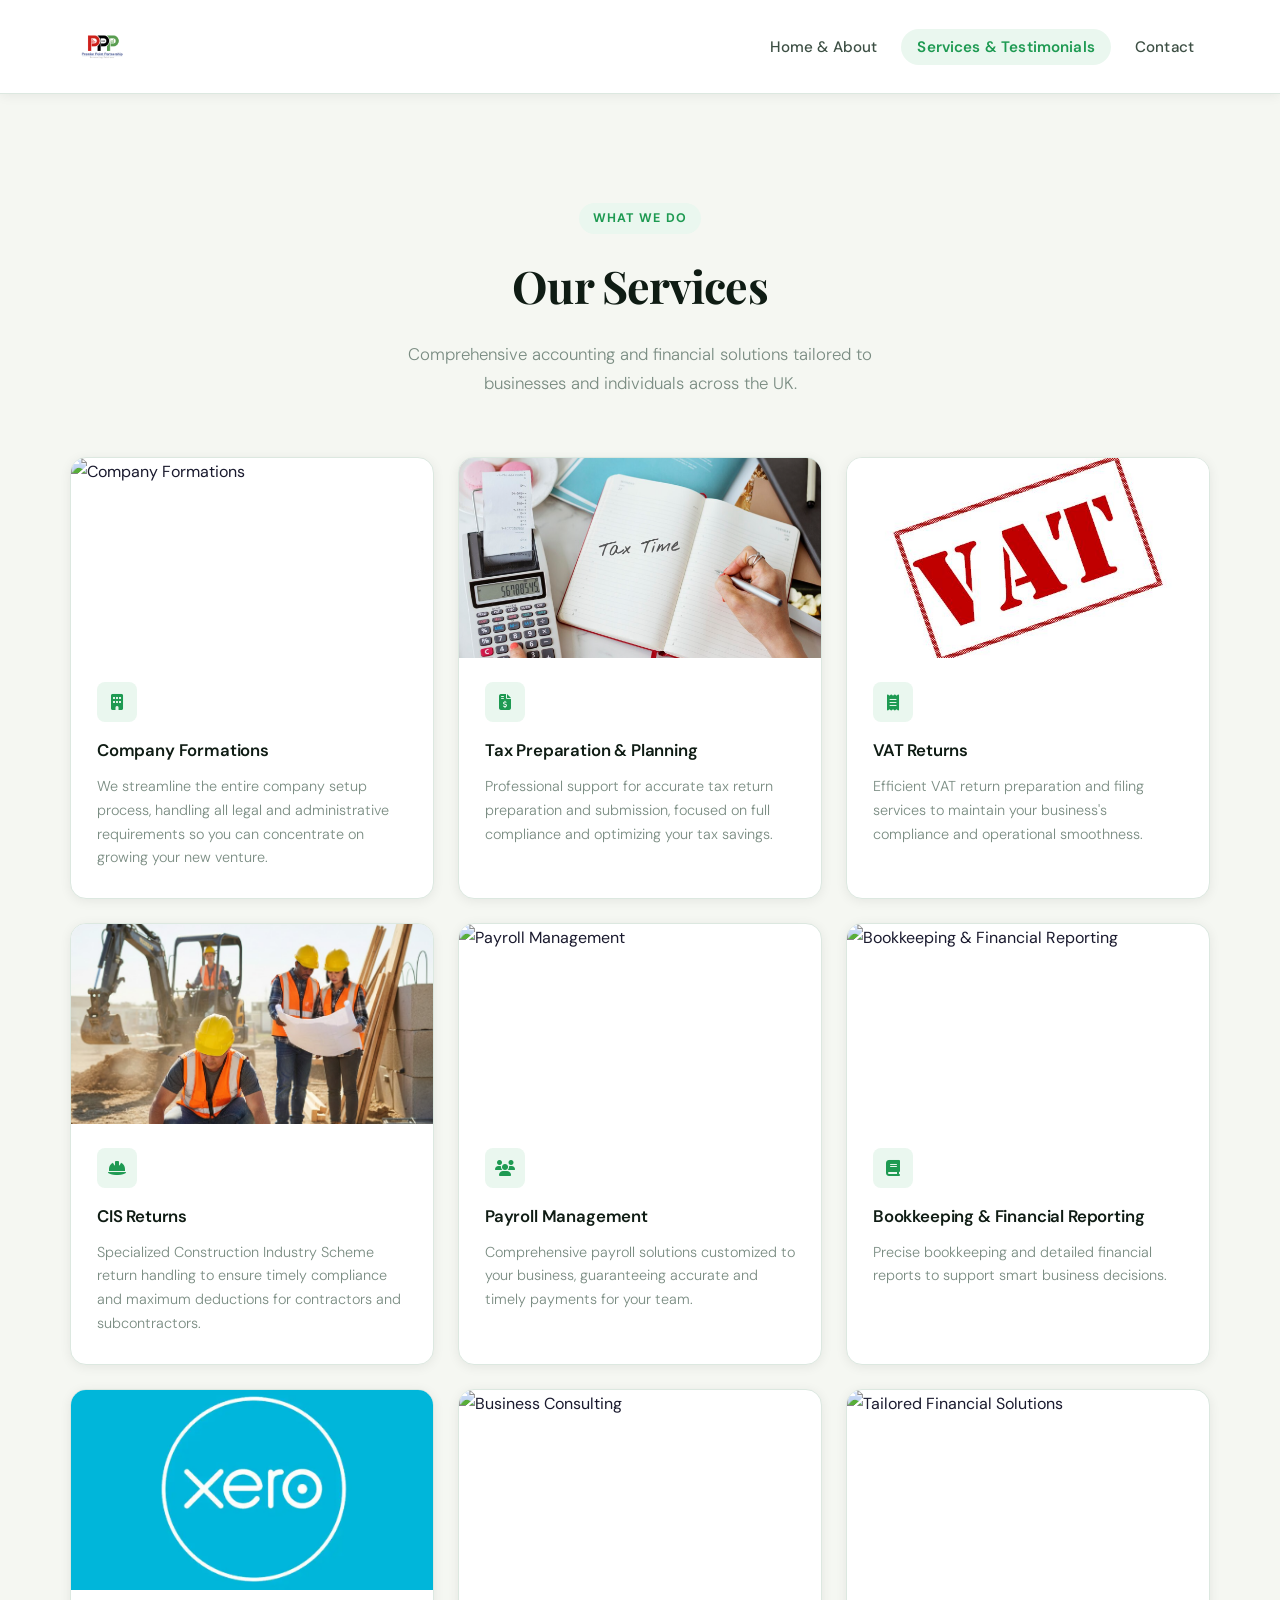
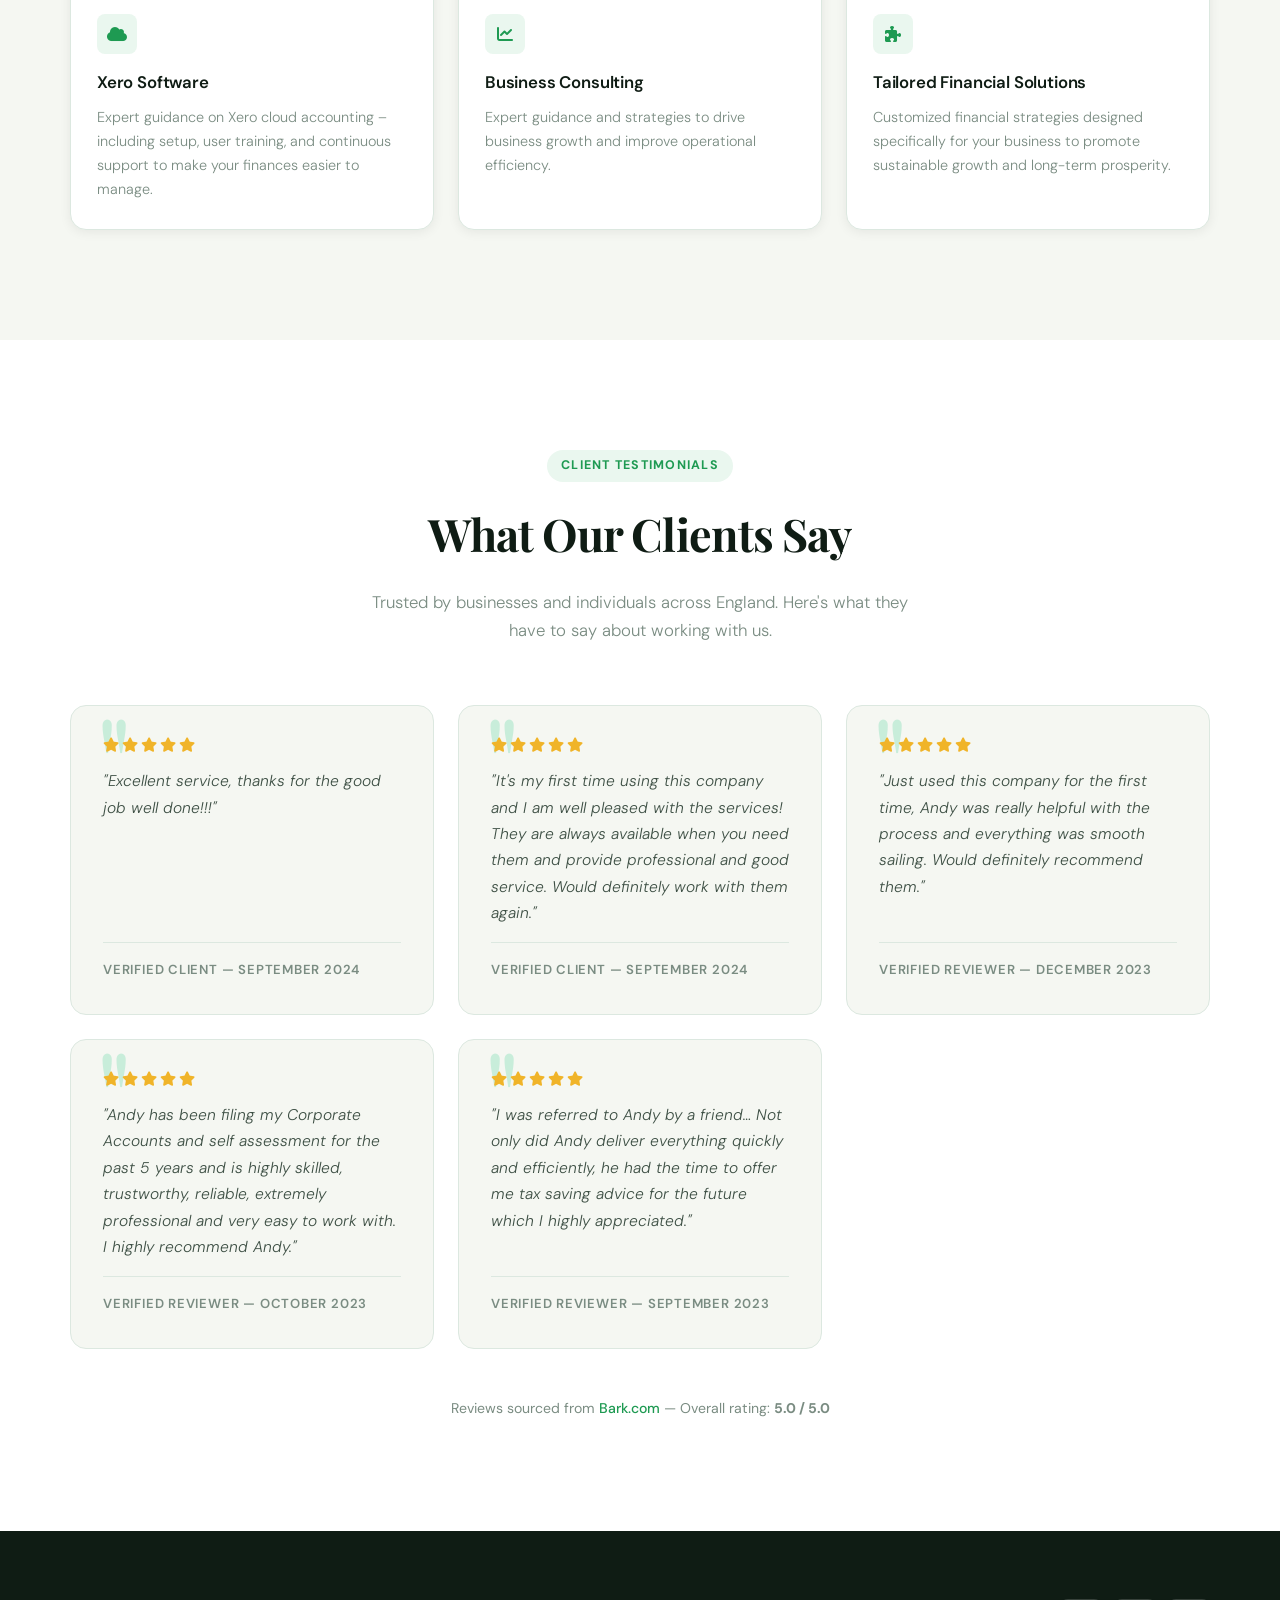
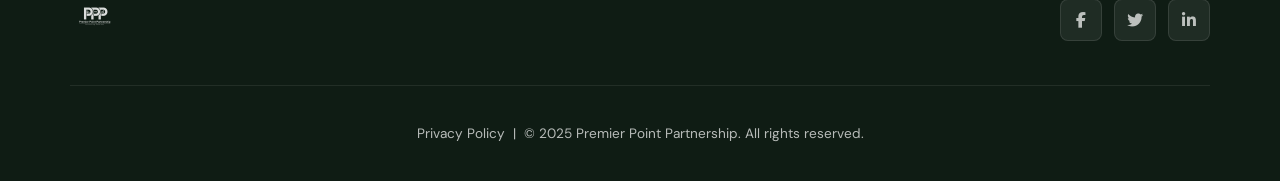
==== commit e68e5d35: "Update services.html" ====
--- a/services.html
+++ b/services.html
@@ -63,7 +63,7 @@
 
                 <div class="service-card fade-in">
                     <div class="service-card-img">
-                        <img src="images/Tax.jpg" alt="Tax Preparation & Planning">
+                        <img src="images/tax.jpg" alt="Tax Preparation & Planning">
                     </div>
                     <div class="service-card-body">
                         <div class="service-card-icon"><i class="fas fa-file-invoice-dollar"></i></div>
@@ -85,7 +85,7 @@
 
                 <div class="service-card fade-in">
                     <div class="service-card-img">
-                        <img src="images/CIS.jpg" alt="CIS Returns">
+                        <img src="images/cis.jpg" alt="CIS Returns">
                     </div>
                     <div class="service-card-body">
                         <div class="service-card-icon"><i class="fas fa-hard-hat"></i></div>
@@ -118,7 +118,7 @@
 
                 <div class="service-card fade-in">
                     <div class="service-card-img">
-                        <img src="images/Xero.jpg" alt="Xero Software">
+                        <img src="images/xero.jpg" alt="Xero Software">
                     </div>
                     <div class="service-card-body">
                         <div class="service-card-icon"><i class="fas fa-cloud"></i></div>
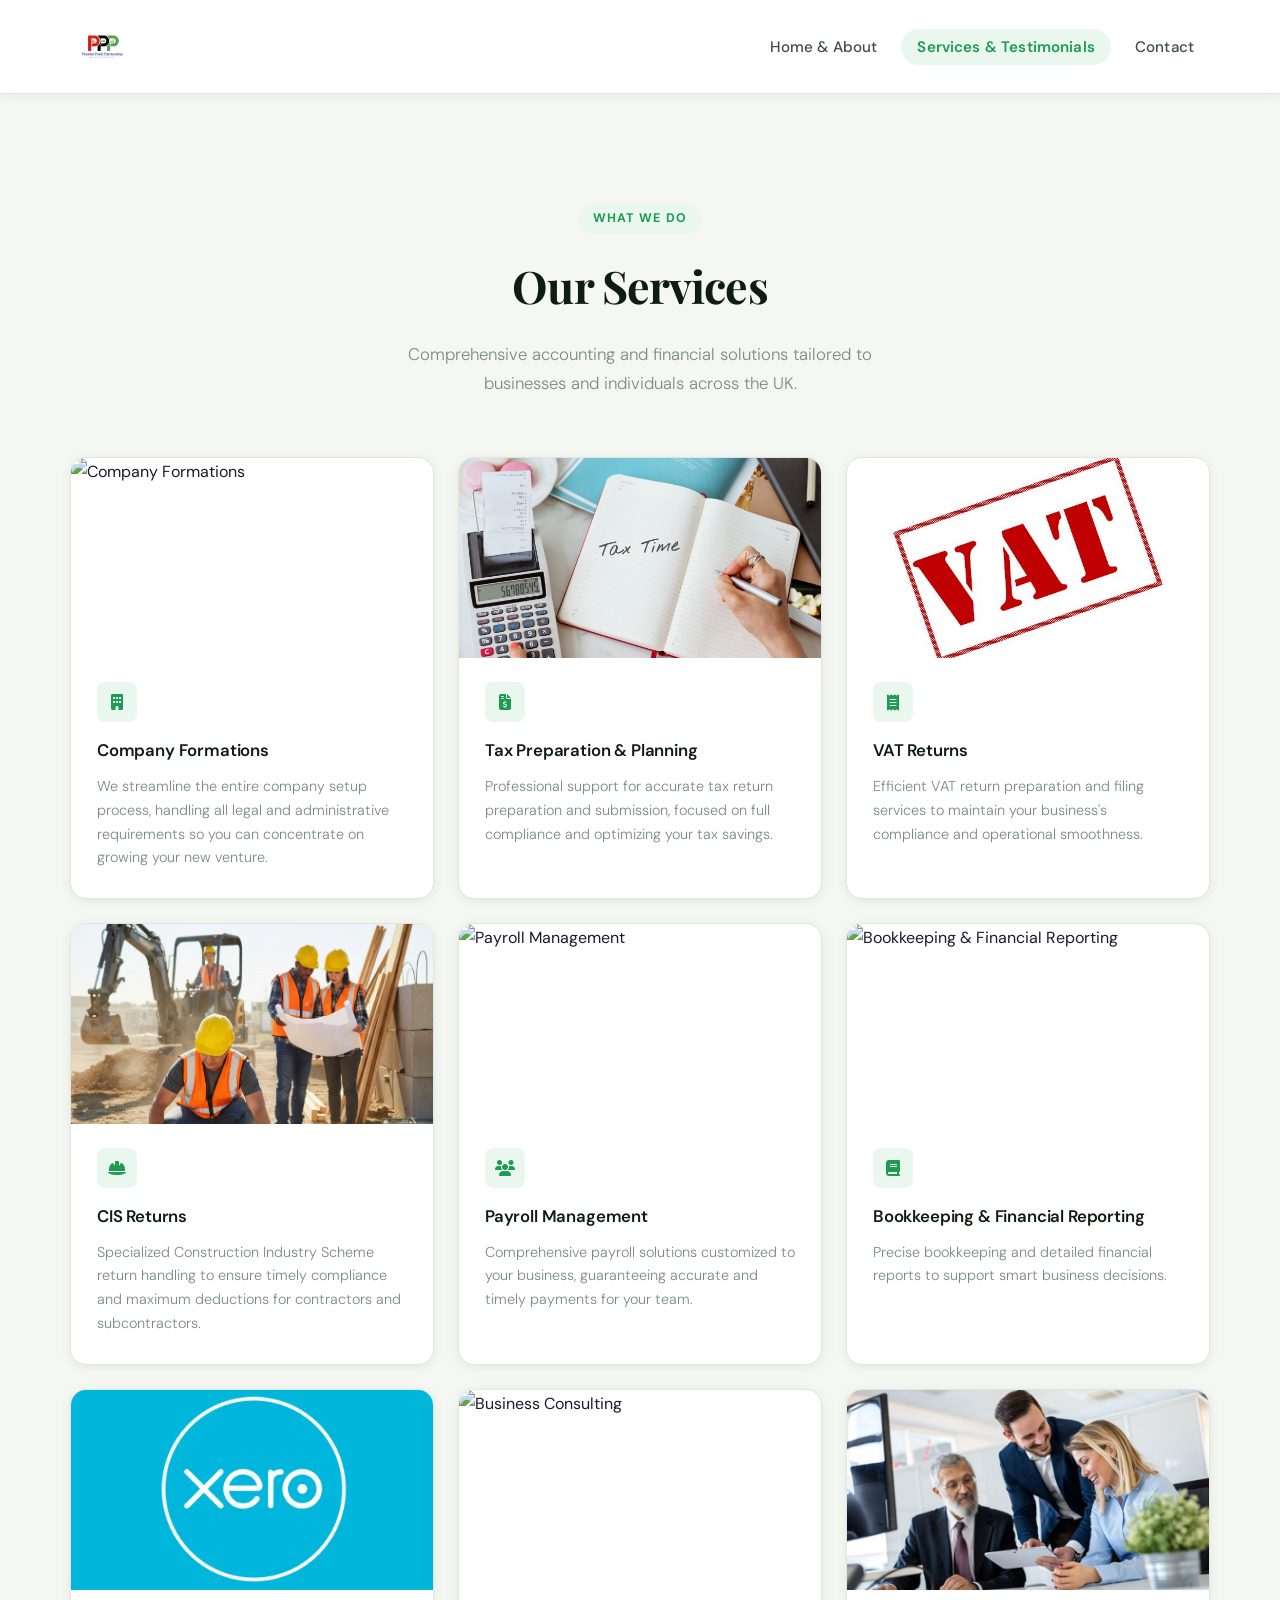
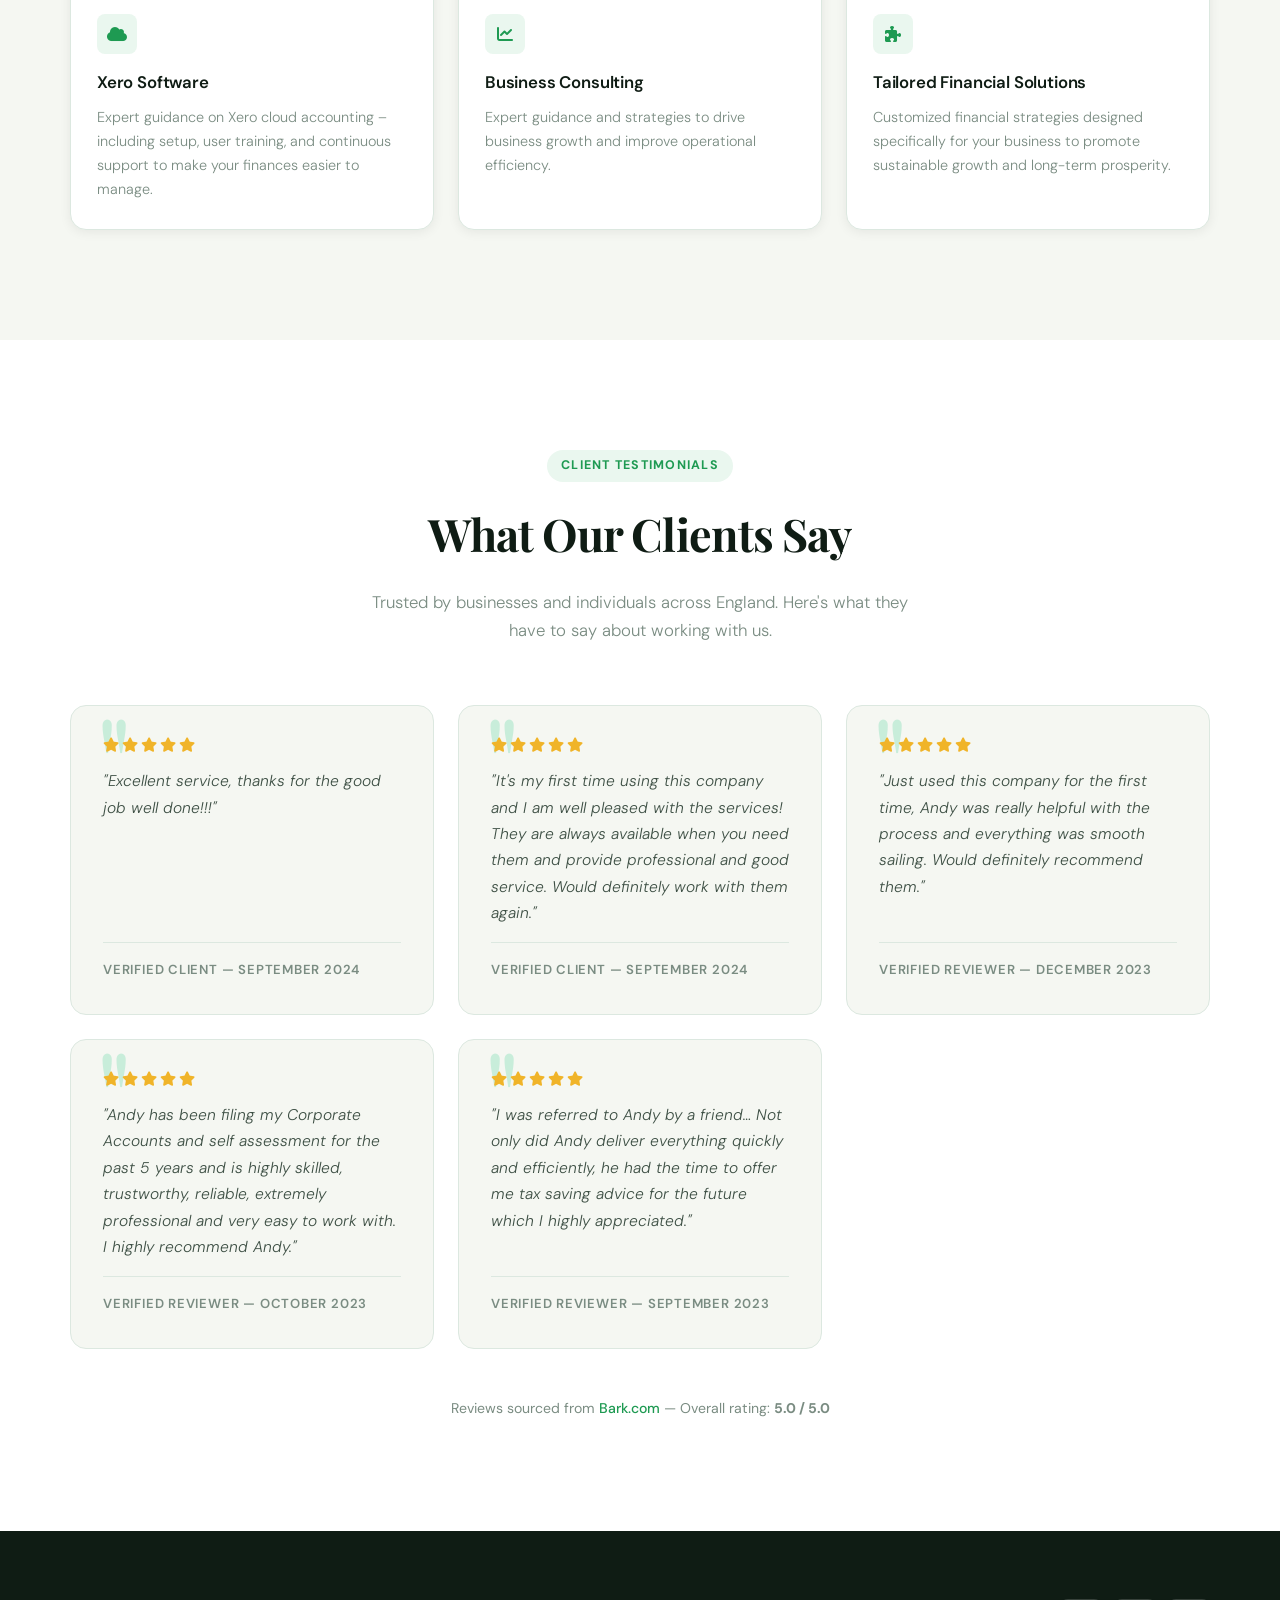
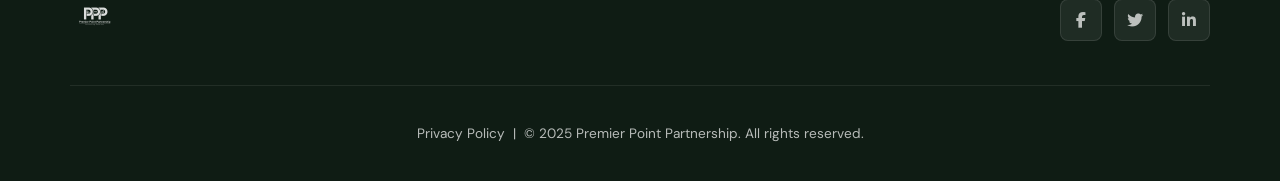
==== commit ed7485db: "Update services.html" ====
--- a/services.html
+++ b/services.html
@@ -140,7 +140,7 @@
 
                 <div class="service-card fade-in">
                     <div class="service-card-img">
-                        <img src="https://media.istockphoto.com/id/1345734471/photo/financial-consultant-advising-client-on-investment-options.jpg?s=612x612&w=0&k=20&c=example" alt="Tailored Financial Solutions">
+                        <img src="images/tailored.jpg" alt="Tailored Financial Solutions">
                     </div>
                     <div class="service-card-body">
                         <div class="service-card-icon"><i class="fas fa-puzzle-piece"></i></div>
